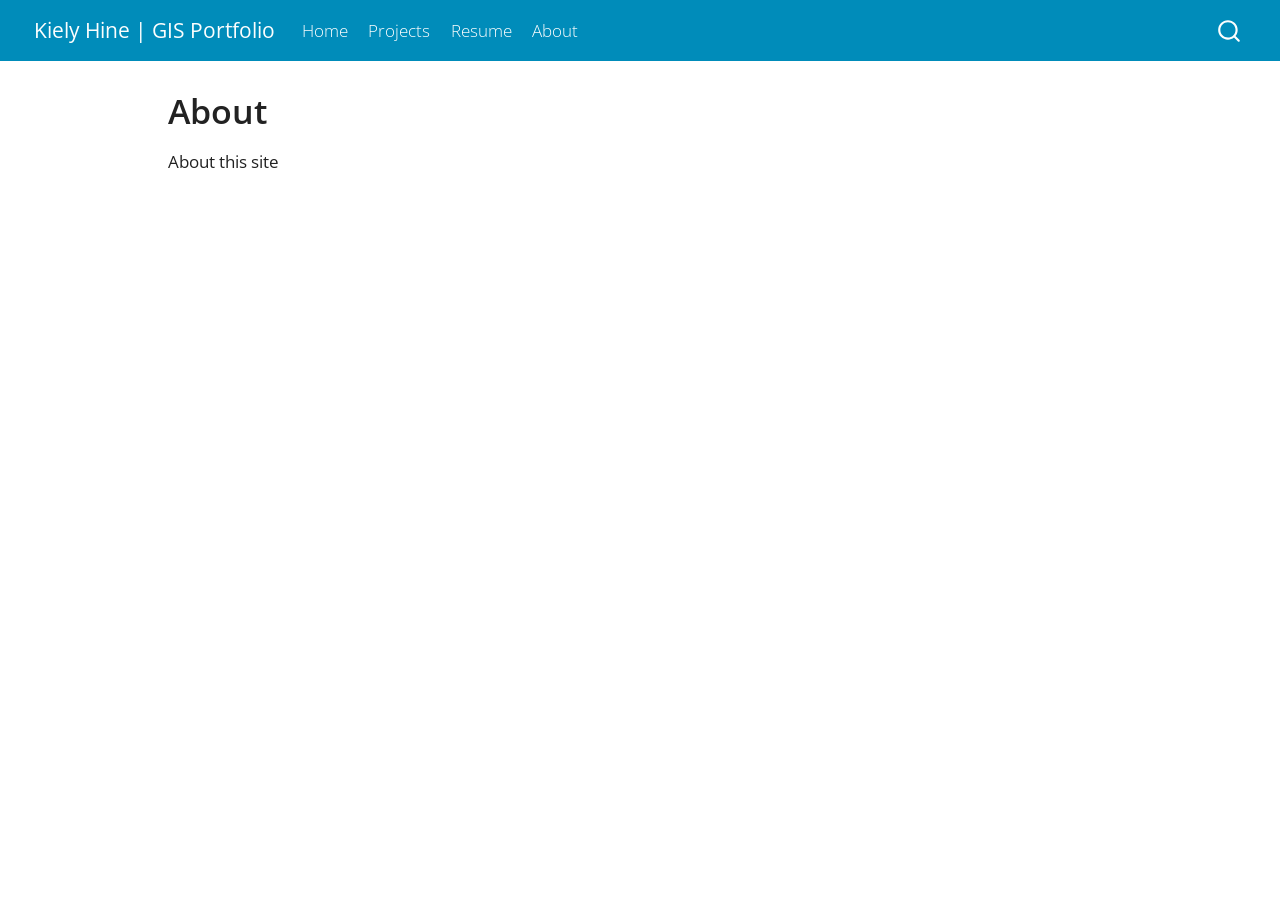
==== docs/about.html @ 795e0b1f "Initial portfolio site setup" ====
<!DOCTYPE html>
<html xmlns="http://www.w3.org/1999/xhtml" lang="en" xml:lang="en"><head>

<meta charset="utf-8">
<meta name="generator" content="quarto-1.8.25">

<meta name="viewport" content="width=device-width, initial-scale=1.0, user-scalable=yes">


<title>About – Kiely Hine | GIS Portfolio</title>
<style>
code{white-space: pre-wrap;}
span.smallcaps{font-variant: small-caps;}
div.columns{display: flex; gap: min(4vw, 1.5em);}
div.column{flex: auto; overflow-x: auto;}
div.hanging-indent{margin-left: 1.5em; text-indent: -1.5em;}
ul.task-list{list-style: none;}
ul.task-list li input[type="checkbox"] {
  width: 0.8em;
  margin: 0 0.8em 0.2em -1em; /* quarto-specific, see https://github.com/quarto-dev/quarto-cli/issues/4556 */ 
  vertical-align: middle;
}
</style>


<script src="site_libs/quarto-nav/quarto-nav.js"></script>
<script src="site_libs/quarto-nav/headroom.min.js"></script>
<script src="site_libs/clipboard/clipboard.min.js"></script>
<script src="site_libs/quarto-search/autocomplete.umd.js"></script>
<script src="site_libs/quarto-search/fuse.min.js"></script>
<script src="site_libs/quarto-search/quarto-search.js"></script>
<meta name="quarto:offset" content="./">
<script src="site_libs/quarto-html/quarto.js" type="module"></script>
<script src="site_libs/quarto-html/tabsets/tabsets.js" type="module"></script>
<script src="site_libs/quarto-html/axe/axe-check.js" type="module"></script>
<script src="site_libs/quarto-html/popper.min.js"></script>
<script src="site_libs/quarto-html/tippy.umd.min.js"></script>
<script src="site_libs/quarto-html/anchor.min.js"></script>
<link href="site_libs/quarto-html/tippy.css" rel="stylesheet">
<link href="site_libs/quarto-html/quarto-syntax-highlighting-7b89279ff1a6dce999919e0e67d4d9ec.css" rel="stylesheet" id="quarto-text-highlighting-styles">
<script src="site_libs/bootstrap/bootstrap.min.js"></script>
<link href="site_libs/bootstrap/bootstrap-icons.css" rel="stylesheet">
<link href="site_libs/bootstrap/bootstrap-980b7731fb1d77f0b19a7f8959812838.min.css" rel="stylesheet" append-hash="true" id="quarto-bootstrap" data-mode="light">
<script id="quarto-search-options" type="application/json">{
  "location": "navbar",
  "copy-button": false,
  "collapse-after": 3,
  "panel-placement": "end",
  "type": "overlay",
  "limit": 50,
  "keyboard-shortcut": [
    "f",
    "/",
    "s"
  ],
  "show-item-context": false,
  "language": {
    "search-no-results-text": "No results",
    "search-matching-documents-text": "matching documents",
    "search-copy-link-title": "Copy link to search",
    "search-hide-matches-text": "Hide additional matches",
    "search-more-match-text": "more match in this document",
    "search-more-matches-text": "more matches in this document",
    "search-clear-button-title": "Clear",
    "search-text-placeholder": "",
    "search-detached-cancel-button-title": "Cancel",
    "search-submit-button-title": "Submit",
    "search-label": "Search"
  }
}</script>


</head>

<body class="nav-fixed quarto-light">

<div id="quarto-search-results"></div>
  <header id="quarto-header" class="headroom fixed-top">
    <nav class="navbar navbar-expand-lg " data-bs-theme="dark">
      <div class="navbar-container container-fluid">
      <div class="navbar-brand-container mx-auto">
    <a href="./index.html" class="navbar-brand navbar-brand-logo">
    </a>
    <a class="navbar-brand" href="./index.html">
    <span class="navbar-title">Kiely Hine | GIS Portfolio</span>
    </a>
  </div>
            <div id="quarto-search" class="" title="Search"></div>
          <button class="navbar-toggler" type="button" data-bs-toggle="collapse" data-bs-target="#navbarCollapse" aria-controls="navbarCollapse" role="menu" aria-expanded="false" aria-label="Toggle navigation" onclick="if (window.quartoToggleHeadroom) { window.quartoToggleHeadroom(); }">
  <span class="navbar-toggler-icon"></span>
</button>
          <div class="collapse navbar-collapse" id="navbarCollapse">
            <ul class="navbar-nav navbar-nav-scroll me-auto">
  <li class="nav-item">
    <a class="nav-link" href="./index.html"> 
<span class="menu-text">Home</span></a>
  </li>  
  <li class="nav-item">
    <a class="nav-link" href="./projects.html"> 
<span class="menu-text">Projects</span></a>
  </li>  
  <li class="nav-item">
    <a class="nav-link" href="./resume.html"> 
<span class="menu-text">Resume</span></a>
  </li>  
  <li class="nav-item">
    <a class="nav-link active" href="./about.html" aria-current="page"> 
<span class="menu-text">About</span></a>
  </li>  
</ul>
          </div> <!-- /navcollapse -->
            <div class="quarto-navbar-tools">
</div>
      </div> <!-- /container-fluid -->
    </nav>
</header>
<!-- content -->
<div id="quarto-content" class="quarto-container page-columns page-rows-contents page-layout-article page-navbar">
<!-- sidebar -->
<!-- margin-sidebar -->
    <div id="quarto-margin-sidebar" class="sidebar margin-sidebar zindex-bottom">
        
    </div>
<!-- main -->
<main class="content" id="quarto-document-content">

<header id="title-block-header" class="quarto-title-block default">
<div class="quarto-title">
<h1 class="title">About</h1>
</div>



<div class="quarto-title-meta">

    
  
    
  </div>
  


</header>


<p>About this site</p>



</main> <!-- /main -->
<script id="quarto-html-after-body" type="application/javascript">
  window.document.addEventListener("DOMContentLoaded", function (event) {
    const icon = "";
    const anchorJS = new window.AnchorJS();
    anchorJS.options = {
      placement: 'right',
      icon: icon
    };
    anchorJS.add('.anchored');
    const isCodeAnnotation = (el) => {
      for (const clz of el.classList) {
        if (clz.startsWith('code-annotation-')) {                     
          return true;
        }
      }
      return false;
    }
    const onCopySuccess = function(e) {
      // button target
      const button = e.trigger;
      // don't keep focus
      button.blur();
      // flash "checked"
      button.classList.add('code-copy-button-checked');
      var currentTitle = button.getAttribute("title");
      button.setAttribute("title", "Copied!");
      let tooltip;
      if (window.bootstrap) {
        button.setAttribute("data-bs-toggle", "tooltip");
        button.setAttribute("data-bs-placement", "left");
        button.setAttribute("data-bs-title", "Copied!");
        tooltip = new bootstrap.Tooltip(button, 
          { trigger: "manual", 
            customClass: "code-copy-button-tooltip",
            offset: [0, -8]});
        tooltip.show();    
      }
      setTimeout(function() {
        if (tooltip) {
          tooltip.hide();
          button.removeAttribute("data-bs-title");
          button.removeAttribute("data-bs-toggle");
          button.removeAttribute("data-bs-placement");
        }
        button.setAttribute("title", currentTitle);
        button.classList.remove('code-copy-button-checked');
      }, 1000);
      // clear code selection
      e.clearSelection();
    }
    const getTextToCopy = function(trigger) {
      const outerScaffold = trigger.parentElement.cloneNode(true);
      const codeEl = outerScaffold.querySelector('code');
      for (const childEl of codeEl.children) {
        if (isCodeAnnotation(childEl)) {
          childEl.remove();
        }
      }
      return codeEl.innerText;
    }
    const clipboard = new window.ClipboardJS('.code-copy-button:not([data-in-quarto-modal])', {
      text: getTextToCopy
    });
    clipboard.on('success', onCopySuccess);
    if (window.document.getElementById('quarto-embedded-source-code-modal')) {
      const clipboardModal = new window.ClipboardJS('.code-copy-button[data-in-quarto-modal]', {
        text: getTextToCopy,
        container: window.document.getElementById('quarto-embedded-source-code-modal')
      });
      clipboardModal.on('success', onCopySuccess);
    }
      var localhostRegex = new RegExp(/^(?:http|https):\/\/localhost\:?[0-9]*\//);
      var mailtoRegex = new RegExp(/^mailto:/);
        var filterRegex = new RegExp('/' + window.location.host + '/');
      var isInternal = (href) => {
          return filterRegex.test(href) || localhostRegex.test(href) || mailtoRegex.test(href);
      }
      // Inspect non-navigation links and adorn them if external
     var links = window.document.querySelectorAll('a[href]:not(.nav-link):not(.navbar-brand):not(.toc-action):not(.sidebar-link):not(.sidebar-item-toggle):not(.pagination-link):not(.no-external):not([aria-hidden]):not(.dropdown-item):not(.quarto-navigation-tool):not(.about-link)');
      for (var i=0; i<links.length; i++) {
        const link = links[i];
        if (!isInternal(link.href)) {
          // undo the damage that might have been done by quarto-nav.js in the case of
          // links that we want to consider external
          if (link.dataset.originalHref !== undefined) {
            link.href = link.dataset.originalHref;
          }
        }
      }
    function tippyHover(el, contentFn, onTriggerFn, onUntriggerFn) {
      const config = {
        allowHTML: true,
        maxWidth: 500,
        delay: 100,
        arrow: false,
        appendTo: function(el) {
            return el.parentElement;
        },
        interactive: true,
        interactiveBorder: 10,
        theme: 'quarto',
        placement: 'bottom-start',
      };
      if (contentFn) {
        config.content = contentFn;
      }
      if (onTriggerFn) {
        config.onTrigger = onTriggerFn;
      }
      if (onUntriggerFn) {
        config.onUntrigger = onUntriggerFn;
      }
      window.tippy(el, config); 
    }
    const noterefs = window.document.querySelectorAll('a[role="doc-noteref"]');
    for (var i=0; i<noterefs.length; i++) {
      const ref = noterefs[i];
      tippyHover(ref, function() {
        // use id or data attribute instead here
        let href = ref.getAttribute('data-footnote-href') || ref.getAttribute('href');
        try { href = new URL(href).hash; } catch {}
        const id = href.replace(/^#\/?/, "");
        const note = window.document.getElementById(id);
        if (note) {
          return note.innerHTML;
        } else {
          return "";
        }
      });
    }
    const xrefs = window.document.querySelectorAll('a.quarto-xref');
    const processXRef = (id, note) => {
      // Strip column container classes
      const stripColumnClz = (el) => {
        el.classList.remove("page-full", "page-columns");
        if (el.children) {
          for (const child of el.children) {
            stripColumnClz(child);
          }
        }
      }
      stripColumnClz(note)
      if (id === null || id.startsWith('sec-')) {
        // Special case sections, only their first couple elements
        const container = document.createElement("div");
        if (note.children && note.children.length > 2) {
          container.appendChild(note.children[0].cloneNode(true));
          for (let i = 1; i < note.children.length; i++) {
            const child = note.children[i];
            if (child.tagName === "P" && child.innerText === "") {
              continue;
            } else {
              container.appendChild(child.cloneNode(true));
              break;
            }
          }
          if (window.Quarto?.typesetMath) {
            window.Quarto.typesetMath(container);
          }
          return container.innerHTML
        } else {
          if (window.Quarto?.typesetMath) {
            window.Quarto.typesetMath(note);
          }
          return note.innerHTML;
        }
      } else {
        // Remove any anchor links if they are present
        const anchorLink = note.querySelector('a.anchorjs-link');
        if (anchorLink) {
          anchorLink.remove();
        }
        if (window.Quarto?.typesetMath) {
          window.Quarto.typesetMath(note);
        }
        if (note.classList.contains("callout")) {
          return note.outerHTML;
        } else {
          return note.innerHTML;
        }
      }
    }
    for (var i=0; i<xrefs.length; i++) {
      const xref = xrefs[i];
      tippyHover(xref, undefined, function(instance) {
        instance.disable();
        let url = xref.getAttribute('href');
        let hash = undefined; 
        if (url.startsWith('#')) {
          hash = url;
        } else {
          try { hash = new URL(url).hash; } catch {}
        }
        if (hash) {
          const id = hash.replace(/^#\/?/, "");
          const note = window.document.getElementById(id);
          if (note !== null) {
            try {
              const html = processXRef(id, note.cloneNode(true));
              instance.setContent(html);
            } finally {
              instance.enable();
              instance.show();
            }
          } else {
            // See if we can fetch this
            fetch(url.split('#')[0])
            .then(res => res.text())
            .then(html => {
              const parser = new DOMParser();
              const htmlDoc = parser.parseFromString(html, "text/html");
              const note = htmlDoc.getElementById(id);
              if (note !== null) {
                const html = processXRef(id, note);
                instance.setContent(html);
              } 
            }).finally(() => {
              instance.enable();
              instance.show();
            });
          }
        } else {
          // See if we can fetch a full url (with no hash to target)
          // This is a special case and we should probably do some content thinning / targeting
          fetch(url)
          .then(res => res.text())
          .then(html => {
            const parser = new DOMParser();
            const htmlDoc = parser.parseFromString(html, "text/html");
            const note = htmlDoc.querySelector('main.content');
            if (note !== null) {
              // This should only happen for chapter cross references
              // (since there is no id in the URL)
              // remove the first header
              if (note.children.length > 0 && note.children[0].tagName === "HEADER") {
                note.children[0].remove();
              }
              const html = processXRef(null, note);
              instance.setContent(html);
            } 
          }).finally(() => {
            instance.enable();
            instance.show();
          });
        }
      }, function(instance) {
      });
    }
        let selectedAnnoteEl;
        const selectorForAnnotation = ( cell, annotation) => {
          let cellAttr = 'data-code-cell="' + cell + '"';
          let lineAttr = 'data-code-annotation="' +  annotation + '"';
          const selector = 'span[' + cellAttr + '][' + lineAttr + ']';
          return selector;
        }
        const selectCodeLines = (annoteEl) => {
          const doc = window.document;
          const targetCell = annoteEl.getAttribute("data-target-cell");
          const targetAnnotation = annoteEl.getAttribute("data-target-annotation");
          const annoteSpan = window.document.querySelector(selectorForAnnotation(targetCell, targetAnnotation));
          const lines = annoteSpan.getAttribute("data-code-lines").split(",");
          const lineIds = lines.map((line) => {
            return targetCell + "-" + line;
          })
          let top = null;
          let height = null;
          let parent = null;
          if (lineIds.length > 0) {
              //compute the position of the single el (top and bottom and make a div)
              const el = window.document.getElementById(lineIds[0]);
              top = el.offsetTop;
              height = el.offsetHeight;
              parent = el.parentElement.parentElement;
            if (lineIds.length > 1) {
              const lastEl = window.document.getElementById(lineIds[lineIds.length - 1]);
              const bottom = lastEl.offsetTop + lastEl.offsetHeight;
              height = bottom - top;
            }
            if (top !== null && height !== null && parent !== null) {
              // cook up a div (if necessary) and position it 
              let div = window.document.getElementById("code-annotation-line-highlight");
              if (div === null) {
                div = window.document.createElement("div");
                div.setAttribute("id", "code-annotation-line-highlight");
                div.style.position = 'absolute';
                parent.appendChild(div);
              }
              div.style.top = top - 2 + "px";
              div.style.height = height + 4 + "px";
              div.style.left = 0;
              let gutterDiv = window.document.getElementById("code-annotation-line-highlight-gutter");
              if (gutterDiv === null) {
                gutterDiv = window.document.createElement("div");
                gutterDiv.setAttribute("id", "code-annotation-line-highlight-gutter");
                gutterDiv.style.position = 'absolute';
                const codeCell = window.document.getElementById(targetCell);
                const gutter = codeCell.querySelector('.code-annotation-gutter');
                gutter.appendChild(gutterDiv);
              }
              gutterDiv.style.top = top - 2 + "px";
              gutterDiv.style.height = height + 4 + "px";
            }
            selectedAnnoteEl = annoteEl;
          }
        };
        const unselectCodeLines = () => {
          const elementsIds = ["code-annotation-line-highlight", "code-annotation-line-highlight-gutter"];
          elementsIds.forEach((elId) => {
            const div = window.document.getElementById(elId);
            if (div) {
              div.remove();
            }
          });
          selectedAnnoteEl = undefined;
        };
          // Handle positioning of the toggle
      window.addEventListener(
        "resize",
        throttle(() => {
          elRect = undefined;
          if (selectedAnnoteEl) {
            selectCodeLines(selectedAnnoteEl);
          }
        }, 10)
      );
      function throttle(fn, ms) {
      let throttle = false;
      let timer;
        return (...args) => {
          if(!throttle) { // first call gets through
              fn.apply(this, args);
              throttle = true;
          } else { // all the others get throttled
              if(timer) clearTimeout(timer); // cancel #2
              timer = setTimeout(() => {
                fn.apply(this, args);
                timer = throttle = false;
              }, ms);
          }
        };
      }
        // Attach click handler to the DT
        const annoteDls = window.document.querySelectorAll('dt[data-target-cell]');
        for (const annoteDlNode of annoteDls) {
          annoteDlNode.addEventListener('click', (event) => {
            const clickedEl = event.target;
            if (clickedEl !== selectedAnnoteEl) {
              unselectCodeLines();
              const activeEl = window.document.querySelector('dt[data-target-cell].code-annotation-active');
              if (activeEl) {
                activeEl.classList.remove('code-annotation-active');
              }
              selectCodeLines(clickedEl);
              clickedEl.classList.add('code-annotation-active');
            } else {
              // Unselect the line
              unselectCodeLines();
              clickedEl.classList.remove('code-annotation-active');
            }
          });
        }
    const findCites = (el) => {
      const parentEl = el.parentElement;
      if (parentEl) {
        const cites = parentEl.dataset.cites;
        if (cites) {
          return {
            el,
            cites: cites.split(' ')
          };
        } else {
          return findCites(el.parentElement)
        }
      } else {
        return undefined;
      }
    };
    var bibliorefs = window.document.querySelectorAll('a[role="doc-biblioref"]');
    for (var i=0; i<bibliorefs.length; i++) {
      const ref = bibliorefs[i];
      const citeInfo = findCites(ref);
      if (citeInfo) {
        tippyHover(citeInfo.el, function() {
          var popup = window.document.createElement('div');
          citeInfo.cites.forEach(function(cite) {
            var citeDiv = window.document.createElement('div');
            citeDiv.classList.add('hanging-indent');
            citeDiv.classList.add('csl-entry');
            var biblioDiv = window.document.getElementById('ref-' + cite);
            if (biblioDiv) {
              citeDiv.innerHTML = biblioDiv.innerHTML;
            }
            popup.appendChild(citeDiv);
          });
          return popup.innerHTML;
        });
      }
    }
  });
  </script>
</div> <!-- /content -->




</body></html>
---- docs/site_libs/quarto-html/tippy.css ----
.tippy-box[data-animation=fade][data-state=hidden]{opacity:0}[data-tippy-root]{max-width:calc(100vw - 10px)}.tippy-box{position:relative;background-color:#333;color:#fff;border-radius:4px;font-size:14px;line-height:1.4;white-space:normal;outline:0;transition-property:transform,visibility,opacity}.tippy-box[data-placement^=top]>.tippy-arrow{bottom:0}.tippy-box[data-placement^=top]>.tippy-arrow:before{bottom:-7px;left:0;border-width:8px 8px 0;border-top-color:initial;transform-origin:center top}.tippy-box[data-placement^=bottom]>.tippy-arrow{top:0}.tippy-box[data-placement^=bottom]>.tippy-arrow:before{top:-7px;left:0;border-width:0 8px 8px;border-bottom-color:initial;transform-origin:center bottom}.tippy-box[data-placement^=left]>.tippy-arrow{right:0}.tippy-box[data-placement^=left]>.tippy-arrow:before{border-width:8px 0 8px 8px;border-left-color:initial;right:-7px;transform-origin:center left}.tippy-box[data-placement^=right]>.tippy-arrow{left:0}.tippy-box[data-placement^=right]>.tippy-arrow:before{left:-7px;border-width:8px 8px 8px 0;border-right-color:initial;transform-origin:center right}.tippy-box[data-inertia][data-state=visible]{transition-timing-function:cubic-bezier(.54,1.5,.38,1.11)}.tippy-arrow{width:16px;height:16px;color:#333}.tippy-arrow:before{content:"";position:absolute;border-color:transparent;border-style:solid}.tippy-content{position:relative;padding:5px 9px;z-index:1}
---- docs/site_libs/quarto-html/quarto-syntax-highlighting-7b89279ff1a6dce999919e0e67d4d9ec.css ----
/* quarto syntax highlight colors */
:root {
  --quarto-hl-ot-color: #003B4F;
  --quarto-hl-at-color: #657422;
  --quarto-hl-ss-color: #20794D;
  --quarto-hl-an-color: #5E5E5E;
  --quarto-hl-fu-color: #4758AB;
  --quarto-hl-st-color: #20794D;
  --quarto-hl-cf-color: #003B4F;
  --quarto-hl-op-color: #5E5E5E;
  --quarto-hl-er-color: #AD0000;
  --quarto-hl-bn-color: #AD0000;
  --quarto-hl-al-color: #AD0000;
  --quarto-hl-va-color: #111111;
  --quarto-hl-bu-color: inherit;
  --quarto-hl-ex-color: inherit;
  --quarto-hl-pp-color: #AD0000;
  --quarto-hl-in-color: #5E5E5E;
  --quarto-hl-vs-color: #20794D;
  --quarto-hl-wa-color: #5E5E5E;
  --quarto-hl-do-color: #5E5E5E;
  --quarto-hl-im-color: #00769E;
  --quarto-hl-ch-color: #20794D;
  --quarto-hl-dt-color: #AD0000;
  --quarto-hl-fl-color: #AD0000;
  --quarto-hl-co-color: #5E5E5E;
  --quarto-hl-cv-color: #5E5E5E;
  --quarto-hl-cn-color: #8f5902;
  --quarto-hl-sc-color: #5E5E5E;
  --quarto-hl-dv-color: #AD0000;
  --quarto-hl-kw-color: #003B4F;
}

/* other quarto variables */
:root {
  --quarto-font-monospace: SFMono-Regular, Menlo, Monaco, Consolas, "Liberation Mono", "Courier New", monospace;
}

/* syntax highlight based on Pandoc's rules */
pre > code.sourceCode > span {
  color: #003B4F;
}

code.sourceCode > span {
  color: #003B4F;
}

div.sourceCode,
div.sourceCode pre.sourceCode {
  color: #003B4F;
}

/* Normal */
code span {
  color: #003B4F;
}

/* Alert */
code span.al {
  color: #AD0000;
  font-style: inherit;
}

/* Annotation */
code span.an {
  color: #5E5E5E;
  font-style: inherit;
}

/* Attribute */
code span.at {
  color: #657422;
  font-style: inherit;
}

/* BaseN */
code span.bn {
  color: #AD0000;
  font-style: inherit;
}

/* BuiltIn */
code span.bu {
  font-style: inherit;
}

/* ControlFlow */
code span.cf {
  color: #003B4F;
  font-weight: bold;
  font-style: inherit;
}

/* Char */
code span.ch {
  color: #20794D;
  font-style: inherit;
}

/* Constant */
code span.cn {
  color: #8f5902;
  font-style: inherit;
}

/* Comment */
code span.co {
  color: #5E5E5E;
  font-style: inherit;
}

/* CommentVar */
code span.cv {
  color: #5E5E5E;
  font-style: italic;
}

/* Documentation */
code span.do {
  color: #5E5E5E;
  font-style: italic;
}

/* DataType */
code span.dt {
  color: #AD0000;
  font-style: inherit;
}

/* DecVal */
code span.dv {
  color: #AD0000;
  font-style: inherit;
}

/* Error */
code span.er {
  color: #AD0000;
  font-style: inherit;
}

/* Extension */
code span.ex {
  font-style: inherit;
}

/* Float */
code span.fl {
  color: #AD0000;
  font-style: inherit;
}

/* Function */
code span.fu {
  color: #4758AB;
  font-style: inherit;
}

/* Import */
code span.im {
  color: #00769E;
  font-style: inherit;
}

/* Information */
code span.in {
  color: #5E5E5E;
  font-style: inherit;
}

/* Keyword */
code span.kw {
  color: #003B4F;
  font-weight: bold;
  font-style: inherit;
}

/* Operator */
code span.op {
  color: #5E5E5E;
  font-style: inherit;
}

/* Other */
code span.ot {
  color: #003B4F;
  font-style: inherit;
}

/* Preprocessor */
code span.pp {
  color: #AD0000;
  font-style: inherit;
}

/* SpecialChar */
code span.sc {
  color: #5E5E5E;
  font-style: inherit;
}

/* SpecialString */
code span.ss {
  color: #20794D;
  font-style: inherit;
}

/* String */
code span.st {
  color: #20794D;
  font-style: inherit;
}

/* Variable */
code span.va {
  color: #111111;
  font-style: inherit;
}

/* VerbatimString */
code span.vs {
  color: #20794D;
  font-style: inherit;
}

/* Warning */
code span.wa {
  color: #5E5E5E;
  font-style: italic;
}

.prevent-inlining {
  content: "</";
}

/*# sourceMappingURL=3944bc705cfaf4c80e56f77c5205168a.css.map */
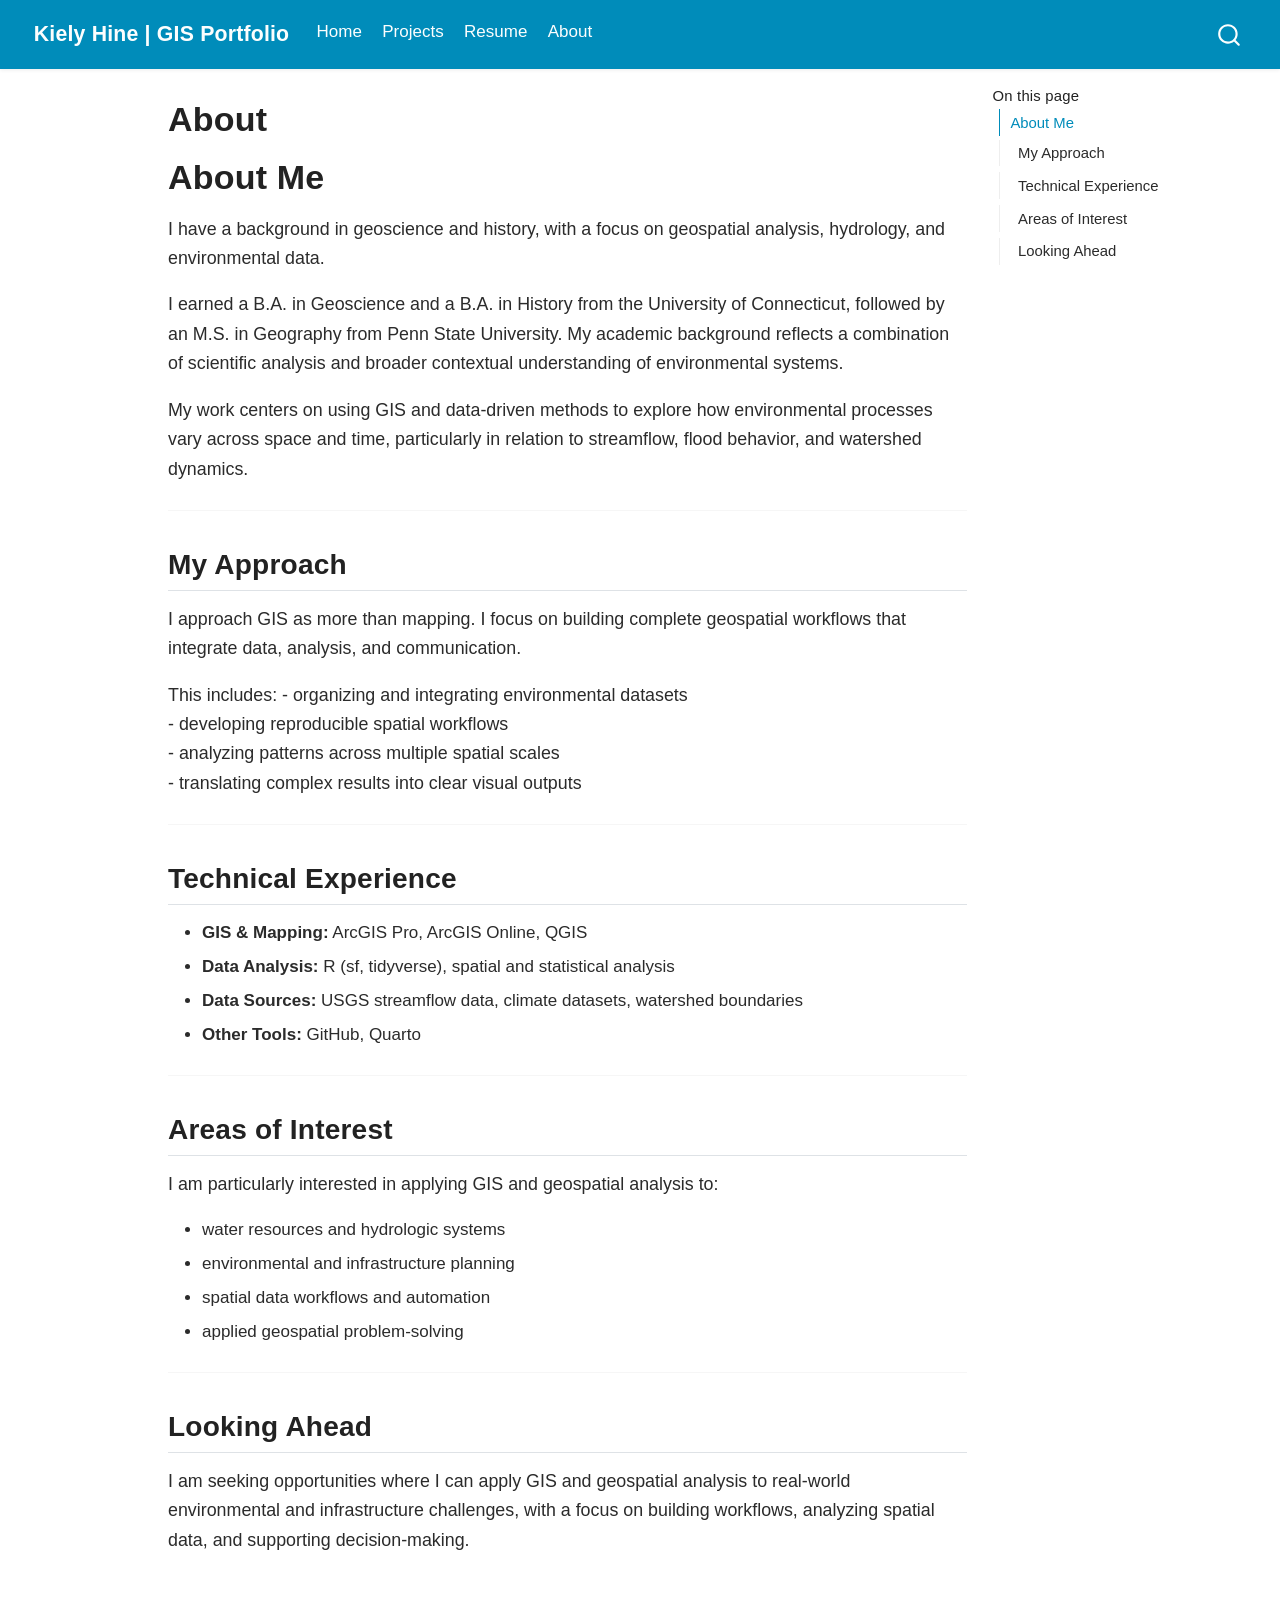
==== commit 50777ce4: "info update" ====
--- a/docs/about.html
+++ b/docs/about.html
@@ -70,6 +70,7 @@
 }</script>
 
 
+<link rel="stylesheet" href="styles.css">
 </head>
 
 <body class="nav-fixed quarto-light">
@@ -118,8 +119,20 @@
 <div id="quarto-content" class="quarto-container page-columns page-rows-contents page-layout-article page-navbar">
 <!-- sidebar -->
 <!-- margin-sidebar -->
-    <div id="quarto-margin-sidebar" class="sidebar margin-sidebar zindex-bottom">
-        
+    <div id="quarto-margin-sidebar" class="sidebar margin-sidebar">
+        <nav id="TOC" role="doc-toc" class="toc-active">
+    <h2 id="toc-title">On this page</h2>
+   
+  <ul>
+  <li><a href="#about-me" id="toc-about-me" class="nav-link active" data-scroll-target="#about-me">About Me</a>
+  <ul class="collapse">
+  <li><a href="#my-approach" id="toc-my-approach" class="nav-link" data-scroll-target="#my-approach">My Approach</a></li>
+  <li><a href="#technical-experience" id="toc-technical-experience" class="nav-link" data-scroll-target="#technical-experience">Technical Experience</a></li>
+  <li><a href="#areas-of-interest" id="toc-areas-of-interest" class="nav-link" data-scroll-target="#areas-of-interest">Areas of Interest</a></li>
+  <li><a href="#looking-ahead" id="toc-looking-ahead" class="nav-link" data-scroll-target="#looking-ahead">Looking Ahead</a></li>
+  </ul></li>
+  </ul>
+</nav>
     </div>
 <!-- main -->
 <main class="content" id="quarto-document-content">
@@ -143,9 +156,55 @@
 </header>
 
 
-<p>About this site</p>
-
-
+<section id="about-me" class="level1">
+<h1>About Me</h1>
+<p>I have a background in geoscience and history, with a focus on geospatial analysis, hydrology, and environmental data.</p>
+<p>I earned a B.A. in Geoscience and a B.A. in History from the University of Connecticut, followed by an M.S. in Geography from Penn State University. My academic background reflects a combination of scientific analysis and broader contextual understanding of environmental systems.</p>
+<p>My work centers on using GIS and data-driven methods to explore how environmental processes vary across space and time, particularly in relation to streamflow, flood behavior, and watershed dynamics.</p>
+<hr>
+<section id="my-approach" class="level2">
+<h2 class="anchored" data-anchor-id="my-approach">My Approach</h2>
+<p>I approach GIS as more than mapping. I focus on building complete geospatial workflows that integrate data, analysis, and communication.</p>
+<p>This includes: - organizing and integrating environmental datasets<br>
+- developing reproducible spatial workflows<br>
+- analyzing patterns across multiple spatial scales<br>
+- translating complex results into clear visual outputs</p>
+<hr>
+</section>
+<section id="technical-experience" class="level2">
+<h2 class="anchored" data-anchor-id="technical-experience">Technical Experience</h2>
+<ul>
+<li><strong>GIS &amp; Mapping:</strong> ArcGIS Pro, ArcGIS Online, QGIS<br>
+</li>
+<li><strong>Data Analysis:</strong> R (sf, tidyverse), spatial and statistical analysis<br>
+</li>
+<li><strong>Data Sources:</strong> USGS streamflow data, climate datasets, watershed boundaries<br>
+</li>
+<li><strong>Other Tools:</strong> GitHub, Quarto</li>
+</ul>
+<hr>
+</section>
+<section id="areas-of-interest" class="level2">
+<h2 class="anchored" data-anchor-id="areas-of-interest">Areas of Interest</h2>
+<p>I am particularly interested in applying GIS and geospatial analysis to:</p>
+<ul>
+<li>water resources and hydrologic systems<br>
+</li>
+<li>environmental and infrastructure planning<br>
+</li>
+<li>spatial data workflows and automation<br>
+</li>
+<li>applied geospatial problem-solving</li>
+</ul>
+<hr>
+</section>
+<section id="looking-ahead" class="level2">
+<h2 class="anchored" data-anchor-id="looking-ahead">Looking Ahead</h2>
+<p>I am seeking opportunities where I can apply GIS and geospatial analysis to real-world environmental and infrastructure challenges, with a focus on building workflows, analyzing spatial data, and supporting decision-making.</p>
+
+
+</section>
+</section>
 
 </main> <!-- /main -->
 <script id="quarto-html-after-body" type="application/javascript">
--- a/docs/styles.css
+++ b/docs/styles.css
@@ -0,0 +1,184 @@
+/* =========================================================
+   Kiely Hine | GIS Portfolio
+   Clean, simple styling for Quarto website
+   ========================================================= */
+
+/* Base page */
+body {
+  font-family: Arial, sans-serif;
+  font-size: 17px;
+  line-height: 1.65;
+  color: #2b2b2b;
+}
+
+/* Main content width feel */
+main.content {
+  padding-top: 0.5rem;
+}
+
+/* Headings */
+h1, h2, h3, h4 {
+  font-weight: 700;
+  letter-spacing: 0.2px;
+  color: #222;
+}
+
+h1 {
+  margin-top: 0.2rem;
+  margin-bottom: 1rem;
+}
+
+h2 {
+  margin-top: 2.2rem;
+  margin-bottom: 0.8rem;
+}
+
+h3 {
+  margin-top: 1.4rem;
+  margin-bottom: 0.5rem;
+}
+
+/* Paragraphs and lists */
+p {
+  font-size: 1.05rem;
+  line-height: 1.65;
+  margin-bottom: 1rem;
+}
+
+ul, ol {
+  margin-bottom: 1rem;
+}
+
+li {
+  margin-bottom: 0.35rem;
+}
+
+/* Links */
+a {
+  text-decoration: none;
+}
+
+a:hover {
+  text-decoration: underline;
+}
+
+/* Quarto title block */
+.quarto-title-block {
+  margin-bottom: 1.2rem;
+}
+
+.quarto-title-block .title {
+  font-weight: 700;
+}
+
+/* Navbar */
+.navbar {
+  box-shadow: 0 1px 4px rgba(0, 0, 0, 0.08);
+}
+
+.navbar-brand {
+  font-weight: 700;
+  letter-spacing: 0.2px;
+}
+
+/* Horizontal rules */
+hr {
+  margin-top: 1.5rem;
+  margin-bottom: 1.5rem;
+  border: 0;
+  border-top: 1px solid #d9d9d9;
+}
+
+/* Images */
+img {
+  border-radius: 4px;
+}
+
+/* Figure blocks */
+.figure {
+  margin-top: 1rem;
+  margin-bottom: 1.25rem;
+}
+
+.figure-img {
+  display: block;
+  margin-left: auto;
+  margin-right: auto;
+}
+
+.figure-caption {
+  text-align: center;
+  font-size: 0.95rem;
+  color: #666;
+  margin-top: 0.45rem;
+  line-height: 1.45;
+}
+
+/* Callouts */
+.callout {
+  margin-top: 1rem;
+  margin-bottom: 1.5rem;
+  border-radius: 6px;
+}
+
+.callout.callout-note {
+  border-left: 4px solid #1b84a6;
+  background-color: #f7fbfc;
+}
+
+/* Columns section */
+.columns {
+  margin-top: 0.5rem;
+  margin-bottom: 1rem;
+}
+
+.column p:last-child,
+.column ul:last-child {
+  margin-bottom: 0;
+}
+
+/* Sidebar table of contents */
+#TOC,
+.sidebar nav[role="doc-toc"] {
+  font-size: 0.95rem;
+}
+
+#TOC .nav-link,
+.sidebar nav[role="doc-toc"] .nav-link {
+  line-height: 1.35;
+  margin-bottom: 0.2rem;
+}
+
+/* Emphasis text */
+em {
+  color: #555;
+}
+
+/* Strong text */
+strong {
+  font-weight: 700;
+}
+
+/* Code blocks if you ever add them */
+code {
+  font-size: 0.95em;
+}
+
+/* Resume/project spacing helpers */
+.project-tagline {
+  color: #555;
+  font-style: italic;
+  margin-top: -0.3rem;
+  margin-bottom: 1.2rem;
+}
+
+.section-intro {
+  font-size: 1.05rem;
+  margin-bottom: 1rem;
+}
+
+/* Footer breathing room */
+.page-columns,
+.page-full {
+  margin-bottom: 2rem;
+}
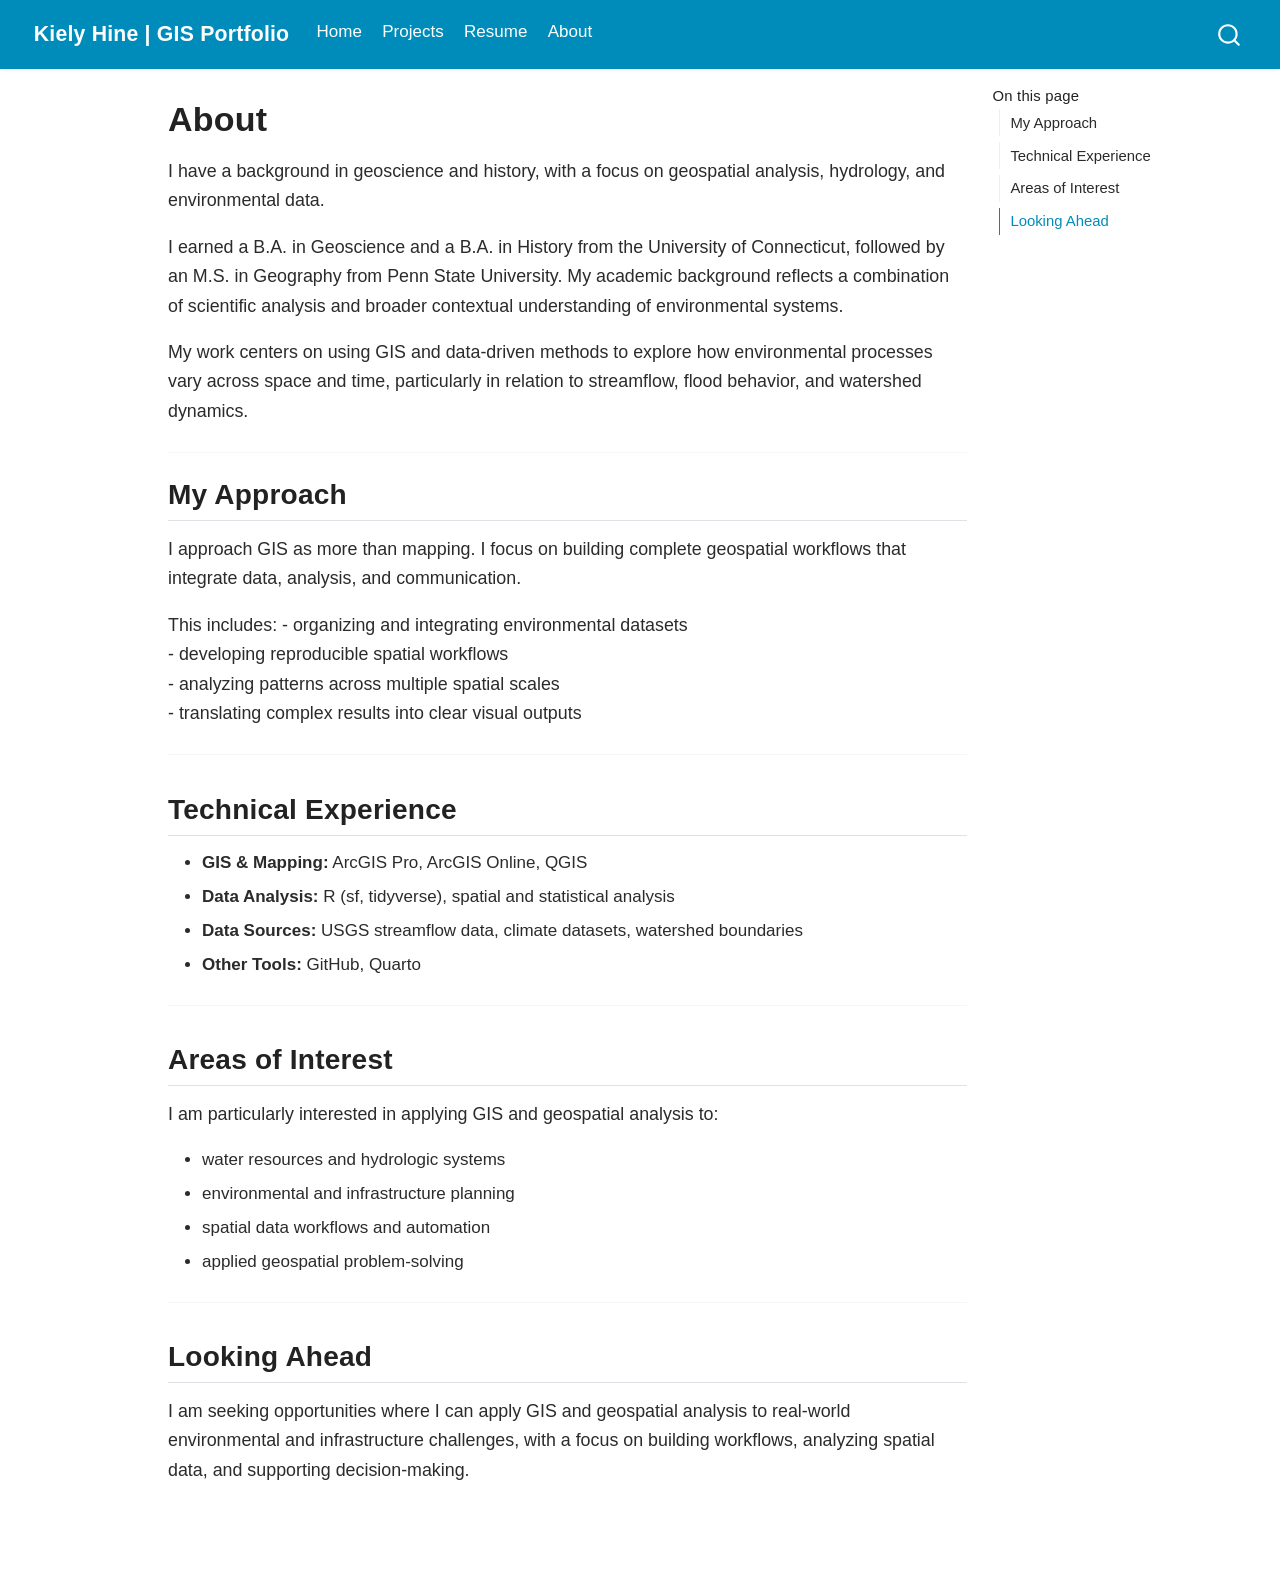
==== commit 6b33e61b: "edits" ====
--- a/docs/about.html
+++ b/docs/about.html
@@ -124,13 +124,10 @@
     <h2 id="toc-title">On this page</h2>
    
   <ul>
-  <li><a href="#about-me" id="toc-about-me" class="nav-link active" data-scroll-target="#about-me">About Me</a>
-  <ul class="collapse">
-  <li><a href="#my-approach" id="toc-my-approach" class="nav-link" data-scroll-target="#my-approach">My Approach</a></li>
+  <li><a href="#my-approach" id="toc-my-approach" class="nav-link active" data-scroll-target="#my-approach">My Approach</a></li>
   <li><a href="#technical-experience" id="toc-technical-experience" class="nav-link" data-scroll-target="#technical-experience">Technical Experience</a></li>
   <li><a href="#areas-of-interest" id="toc-areas-of-interest" class="nav-link" data-scroll-target="#areas-of-interest">Areas of Interest</a></li>
   <li><a href="#looking-ahead" id="toc-looking-ahead" class="nav-link" data-scroll-target="#looking-ahead">Looking Ahead</a></li>
-  </ul></li>
   </ul>
 </nav>
     </div>
@@ -156,8 +153,6 @@
 </header>
 
 
-<section id="about-me" class="level1">
-<h1>About Me</h1>
 <p>I have a background in geoscience and history, with a focus on geospatial analysis, hydrology, and environmental data.</p>
 <p>I earned a B.A. in Geoscience and a B.A. in History from the University of Connecticut, followed by an M.S. in Geography from Penn State University. My academic background reflects a combination of scientific analysis and broader contextual understanding of environmental systems.</p>
 <p>My work centers on using GIS and data-driven methods to explore how environmental processes vary across space and time, particularly in relation to streamflow, flood behavior, and watershed dynamics.</p>
@@ -203,7 +198,6 @@
 <p>I am seeking opportunities where I can apply GIS and geospatial analysis to real-world environmental and infrastructure challenges, with a focus on building workflows, analyzing spatial data, and supporting decision-making.</p>
 
 
-</section>
 </section>
 
 </main> <!-- /main -->
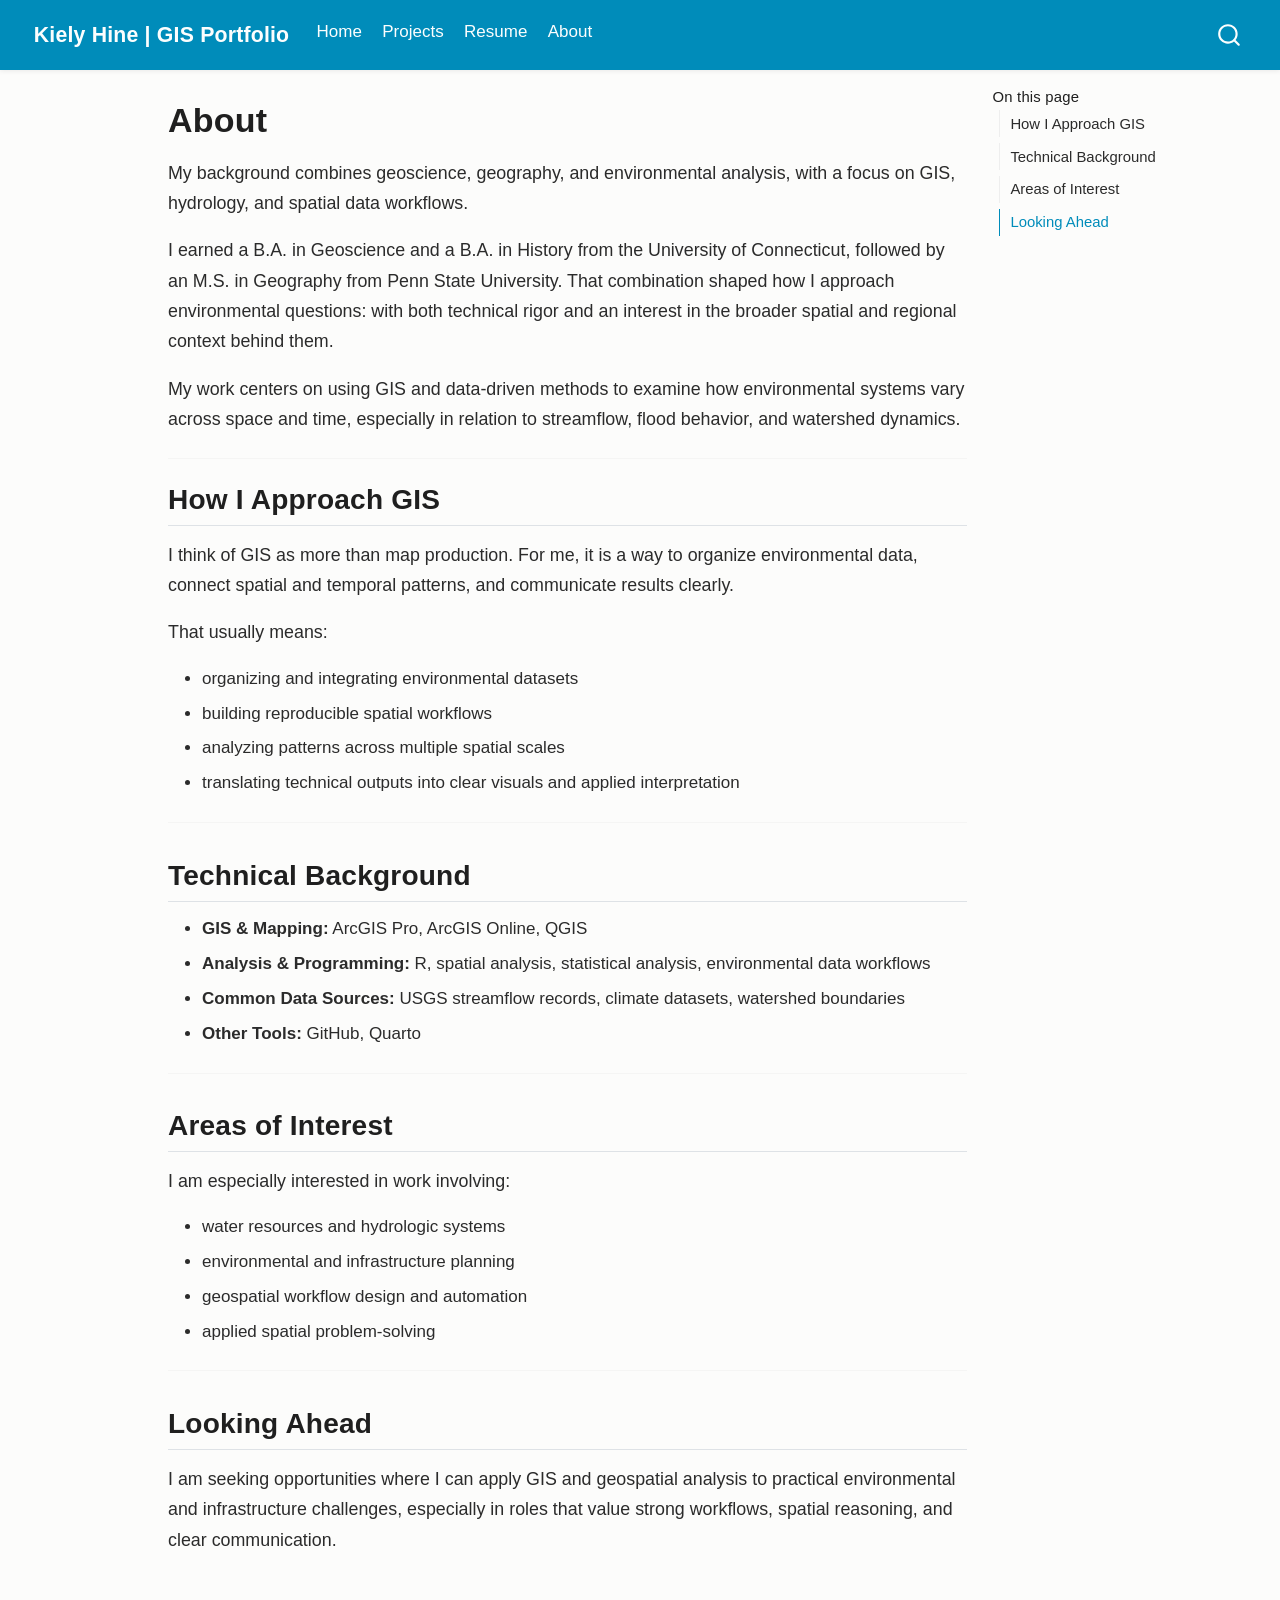
==== commit ab42f200: "updates" ====
--- a/docs/about.html
+++ b/docs/about.html
@@ -124,8 +124,8 @@
     <h2 id="toc-title">On this page</h2>
    
   <ul>
-  <li><a href="#my-approach" id="toc-my-approach" class="nav-link active" data-scroll-target="#my-approach">My Approach</a></li>
-  <li><a href="#technical-experience" id="toc-technical-experience" class="nav-link" data-scroll-target="#technical-experience">Technical Experience</a></li>
+  <li><a href="#how-i-approach-gis" id="toc-how-i-approach-gis" class="nav-link active" data-scroll-target="#how-i-approach-gis">How I Approach GIS</a></li>
+  <li><a href="#technical-background" id="toc-technical-background" class="nav-link" data-scroll-target="#technical-background">Technical Background</a></li>
   <li><a href="#areas-of-interest" id="toc-areas-of-interest" class="nav-link" data-scroll-target="#areas-of-interest">Areas of Interest</a></li>
   <li><a href="#looking-ahead" id="toc-looking-ahead" class="nav-link" data-scroll-target="#looking-ahead">Looking Ahead</a></li>
   </ul>
@@ -153,27 +153,33 @@
 </header>
 
 
-<p>I have a background in geoscience and history, with a focus on geospatial analysis, hydrology, and environmental data.</p>
-<p>I earned a B.A. in Geoscience and a B.A. in History from the University of Connecticut, followed by an M.S. in Geography from Penn State University. My academic background reflects a combination of scientific analysis and broader contextual understanding of environmental systems.</p>
-<p>My work centers on using GIS and data-driven methods to explore how environmental processes vary across space and time, particularly in relation to streamflow, flood behavior, and watershed dynamics.</p>
+<p>My background combines geoscience, geography, and environmental analysis, with a focus on GIS, hydrology, and spatial data workflows.</p>
+<p>I earned a B.A. in Geoscience and a B.A. in History from the University of Connecticut, followed by an M.S. in Geography from Penn State University. That combination shaped how I approach environmental questions: with both technical rigor and an interest in the broader spatial and regional context behind them.</p>
+<p>My work centers on using GIS and data-driven methods to examine how environmental systems vary across space and time, especially in relation to streamflow, flood behavior, and watershed dynamics.</p>
 <hr>
-<section id="my-approach" class="level2">
-<h2 class="anchored" data-anchor-id="my-approach">My Approach</h2>
-<p>I approach GIS as more than mapping. I focus on building complete geospatial workflows that integrate data, analysis, and communication.</p>
-<p>This includes: - organizing and integrating environmental datasets<br>
-- developing reproducible spatial workflows<br>
-- analyzing patterns across multiple spatial scales<br>
-- translating complex results into clear visual outputs</p>
+<section id="how-i-approach-gis" class="level2">
+<h2 class="anchored" data-anchor-id="how-i-approach-gis">How I Approach GIS</h2>
+<p>I think of GIS as more than map production. For me, it is a way to organize environmental data, connect spatial and temporal patterns, and communicate results clearly.</p>
+<p>That usually means:</p>
+<ul>
+<li>organizing and integrating environmental datasets<br>
+</li>
+<li>building reproducible spatial workflows<br>
+</li>
+<li>analyzing patterns across multiple spatial scales<br>
+</li>
+<li>translating technical outputs into clear visuals and applied interpretation</li>
+</ul>
 <hr>
 </section>
-<section id="technical-experience" class="level2">
-<h2 class="anchored" data-anchor-id="technical-experience">Technical Experience</h2>
+<section id="technical-background" class="level2">
+<h2 class="anchored" data-anchor-id="technical-background">Technical Background</h2>
 <ul>
 <li><strong>GIS &amp; Mapping:</strong> ArcGIS Pro, ArcGIS Online, QGIS<br>
 </li>
-<li><strong>Data Analysis:</strong> R (sf, tidyverse), spatial and statistical analysis<br>
-</li>
-<li><strong>Data Sources:</strong> USGS streamflow data, climate datasets, watershed boundaries<br>
+<li><strong>Analysis &amp; Programming:</strong> R, spatial analysis, statistical analysis, environmental data workflows<br>
+</li>
+<li><strong>Common Data Sources:</strong> USGS streamflow records, climate datasets, watershed boundaries<br>
 </li>
 <li><strong>Other Tools:</strong> GitHub, Quarto</li>
 </ul>
@@ -181,21 +187,21 @@
 </section>
 <section id="areas-of-interest" class="level2">
 <h2 class="anchored" data-anchor-id="areas-of-interest">Areas of Interest</h2>
-<p>I am particularly interested in applying GIS and geospatial analysis to:</p>
+<p>I am especially interested in work involving:</p>
 <ul>
 <li>water resources and hydrologic systems<br>
 </li>
 <li>environmental and infrastructure planning<br>
 </li>
-<li>spatial data workflows and automation<br>
-</li>
-<li>applied geospatial problem-solving</li>
+<li>geospatial workflow design and automation<br>
+</li>
+<li>applied spatial problem-solving</li>
 </ul>
 <hr>
 </section>
 <section id="looking-ahead" class="level2">
 <h2 class="anchored" data-anchor-id="looking-ahead">Looking Ahead</h2>
-<p>I am seeking opportunities where I can apply GIS and geospatial analysis to real-world environmental and infrastructure challenges, with a focus on building workflows, analyzing spatial data, and supporting decision-making.</p>
+<p>I am seeking opportunities where I can apply GIS and geospatial analysis to practical environmental and infrastructure challenges, especially in roles that value strong workflows, spatial reasoning, and clear communication.</p>
 
 
 </section>
--- a/docs/styles.css
+++ b/docs/styles.css
@@ -1,26 +1,24 @@
 /* =========================================================
    Kiely Hine | GIS Portfolio
-   Clean, simple styling for Quarto website
    ========================================================= */
 
-/* Base page */
 body {
   font-family: Arial, sans-serif;
   font-size: 17px;
-  line-height: 1.65;
+  line-height: 1.7;
   color: #2b2b2b;
+  background-color: #fcfcfb;
 }
 
-/* Main content width feel */
 main.content {
-  padding-top: 0.5rem;
+  padding-top: 0.6rem;
 }
 
 /* Headings */
 h1, h2, h3, h4 {
   font-weight: 700;
   letter-spacing: 0.2px;
-  color: #222;
+  color: #1f1f1f;
 }
 
 h1 {
@@ -29,7 +27,7 @@
 }
 
 h2 {
-  margin-top: 2.2rem;
+  margin-top: 2.1rem;
   margin-bottom: 0.8rem;
 }
 
@@ -41,7 +39,7 @@
 /* Paragraphs and lists */
 p {
   font-size: 1.05rem;
-  line-height: 1.65;
+  line-height: 1.7;
   margin-bottom: 1rem;
 }
 
@@ -62,7 +60,17 @@
   text-decoration: underline;
 }
 
-/* Quarto title block */
+/* Navbar */
+.navbar {
+  box-shadow: 0 1px 5px rgba(0, 0, 0, 0.08);
+}
+
+.navbar-brand {
+  font-weight: 700;
+  letter-spacing: 0.2px;
+}
+
+/* Title block */
 .quarto-title-block {
   margin-bottom: 1.2rem;
 }
@@ -71,22 +79,17 @@
   font-weight: 700;
 }
 
-/* Navbar */
-.navbar {
-  box-shadow: 0 1px 4px rgba(0, 0, 0, 0.08);
+/* Horizontal rules */
+hr {
+  margin-top: 1.4rem;
+  margin-bottom: 1.4rem;
+  border: 0;
+  border-top: 1px solid #dddddd;
 }
 
-.navbar-brand {
-  font-weight: 700;
-  letter-spacing: 0.2px;
-}
-
-/* Horizontal rules */
-hr {
-  margin-top: 1.5rem;
-  margin-bottom: 1.5rem;
-  border: 0;
-  border-top: 1px solid #d9d9d9;
+/* Italic subtitle text */
+em {
+  color: #5a5a5a;
 }
 
 /* Images */
@@ -94,7 +97,6 @@
   border-radius: 4px;
 }
 
-/* Figure blocks */
 .figure {
   margin-top: 1rem;
   margin-bottom: 1.25rem;
@@ -123,21 +125,10 @@
 
 .callout.callout-note {
   border-left: 4px solid #1b84a6;
-  background-color: #f7fbfc;
+  background-color: #f5f9fa;
 }
 
-/* Columns section */
-.columns {
-  margin-top: 0.5rem;
-  margin-bottom: 1rem;
-}
-
-.column p:last-child,
-.column ul:last-child {
-  margin-bottom: 0;
-}
-
-/* Sidebar table of contents */
+/* TOC */
 #TOC,
 .sidebar nav[role="doc-toc"] {
   font-size: 0.95rem;
@@ -149,36 +140,31 @@
   margin-bottom: 0.2rem;
 }
 
-/* Emphasis text */
-em {
-  color: #555;
-}
-
-/* Strong text */
-strong {
-  font-weight: 700;
-}
-
-/* Code blocks if you ever add them */
-code {
-  font-size: 0.95em;
-}
-
-/* Resume/project spacing helpers */
-.project-tagline {
-  color: #555;
-  font-style: italic;
-  margin-top: -0.3rem;
-  margin-bottom: 1.2rem;
-}
-
-.section-intro {
-  font-size: 1.05rem;
+/* Columns */
+.columns {
+  margin-top: 0.5rem;
   margin-bottom: 1rem;
 }
 
-/* Footer breathing room */
-.page-columns,
-.page-full {
-  margin-bottom: 2rem;
+.column p:last-child,
+.column ul:last-child {
+  margin-bottom: 0;
+}
+
+/* Embedded resume */
+iframe {
+  background-color: white;
+}
+
+/* Optional helper classes */
+.section-intro {
+  font-size: 1.08rem;
+  color: #333;
+}
+
+.project-tagline {
+  color: #5a5a5a;
+  font-style: italic;
+  margin-top: -0.2rem;
+  margin-bottom: 1.2rem;
 }
